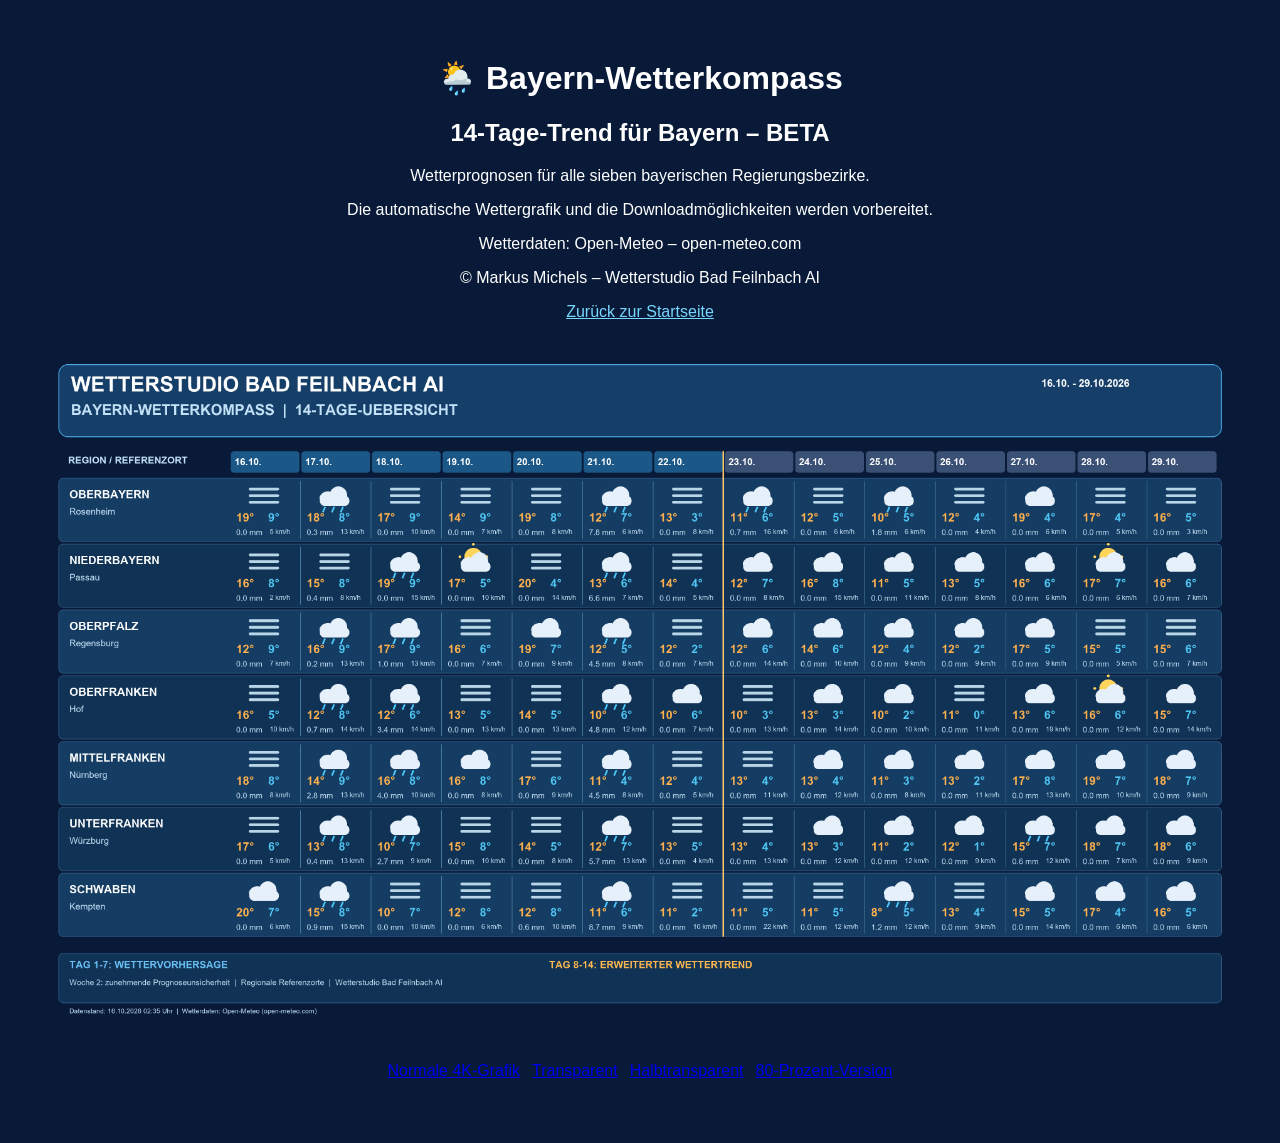
==== templates/wetterkompass.html @ de312c13 "Bayern-Wetterkompass 14 Tage mit automatischer Aktualisierung" ====
<!DOCTYPE html>
<html lang="de">
<head>
<meta charset="UTF-8">
<meta name="viewport" content="width=device-width, initial-scale=1">
<title>Bayern-Wetterkompass – 14-Tage-Trend (BETA)</title>
</head>
<body style="background:#081a38;color:white;font-family:Arial,sans-serif;text-align:center;padding:30px">
<h1>🌦️ Bayern-Wetterkompass</h1>
<h2>14-Tage-Trend für Bayern – BETA</h2>
<p>Wetterprognosen für alle sieben bayerischen Regierungsbezirke.</p>
<p>Die automatische Wettergrafik und die Downloadmöglichkeiten werden vorbereitet.</p>
<p>Wetterdaten: Open-Meteo – open-meteo.com</p>
<p>© Markus Michels – Wetterstudio Bad Feilnbach AI</p>
<p><a href="/" style="color:#78d6ff">Zurück zur Startseite</a></p>
<div style="max-width:1400px;margin:30px auto"><img src="/static/wetterkompass/bayern_14_tage_tabelle_4k.png" alt="Bayern-Wetterkompass 14 Tage" style="width:100%;border-radius:12px"></div><div style="display:flex;justify-content:center;gap:12px;flex-wrap:wrap;margin:25px"><a href="/static/wetterkompass/bayern_14_tage_tabelle_4k.png" download>Normale 4K-Grafik</a><a href="/static/wetterkompass/bayern_14_tage_tabelle_transparent.png" download>Transparent</a><a href="/static/wetterkompass/bayern_14_tage_tabelle_halbtransparent.png" download>Halbtransparent</a><a href="/static/wetterkompass/bayern_14_tage_tabelle_80_prozent.png" download>80-Prozent-Version</a></div></body>
</html>
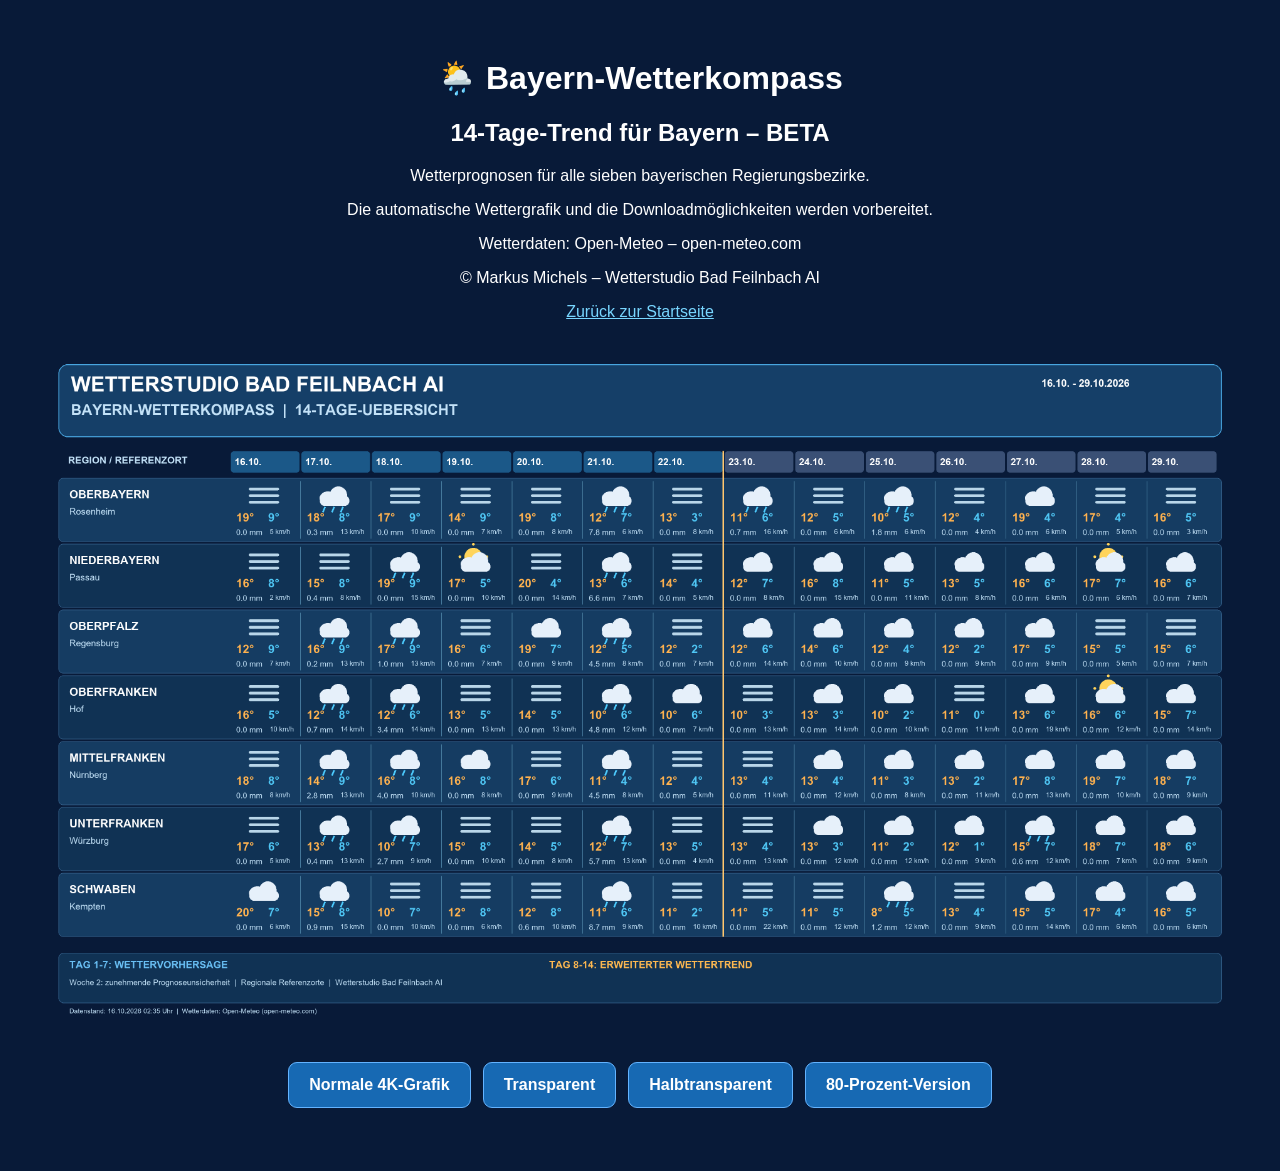
==== commit 8f2995d5: "Wetterkompass Downloadbuttons besser sichtbar" ====
--- a/templates/wetterkompass.html
+++ b/templates/wetterkompass.html
@@ -4,7 +4,7 @@
 <meta charset="UTF-8">
 <meta name="viewport" content="width=device-width, initial-scale=1">
 <title>Bayern-Wetterkompass – 14-Tage-Trend (BETA)</title>
-</head>
+<style>a[download]{display:inline-block!important;color:#ffffff!important;background:#1769b3!important;padding:13px 20px!important;border:1px solid #63b3ff!important;border-radius:9px!important;font-weight:bold!important;text-decoration:none!important}a[download]:hover{background:#2589e0!important;color:#ffffff!important}</style></head>
 <body style="background:#081a38;color:white;font-family:Arial,sans-serif;text-align:center;padding:30px">
 <h1>🌦️ Bayern-Wetterkompass</h1>
 <h2>14-Tage-Trend für Bayern – BETA</h2>
@@ -15,3 +15,5 @@
 <p><a href="/" style="color:#78d6ff">Zurück zur Startseite</a></p>
 <div style="max-width:1400px;margin:30px auto"><img src="/static/wetterkompass/bayern_14_tage_tabelle_4k.png" alt="Bayern-Wetterkompass 14 Tage" style="width:100%;border-radius:12px"></div><div style="display:flex;justify-content:center;gap:12px;flex-wrap:wrap;margin:25px"><a href="/static/wetterkompass/bayern_14_tage_tabelle_4k.png" download>Normale 4K-Grafik</a><a href="/static/wetterkompass/bayern_14_tage_tabelle_transparent.png" download>Transparent</a><a href="/static/wetterkompass/bayern_14_tage_tabelle_halbtransparent.png" download>Halbtransparent</a><a href="/static/wetterkompass/bayern_14_tage_tabelle_80_prozent.png" download>80-Prozent-Version</a></div></body>
 </html>
+
+
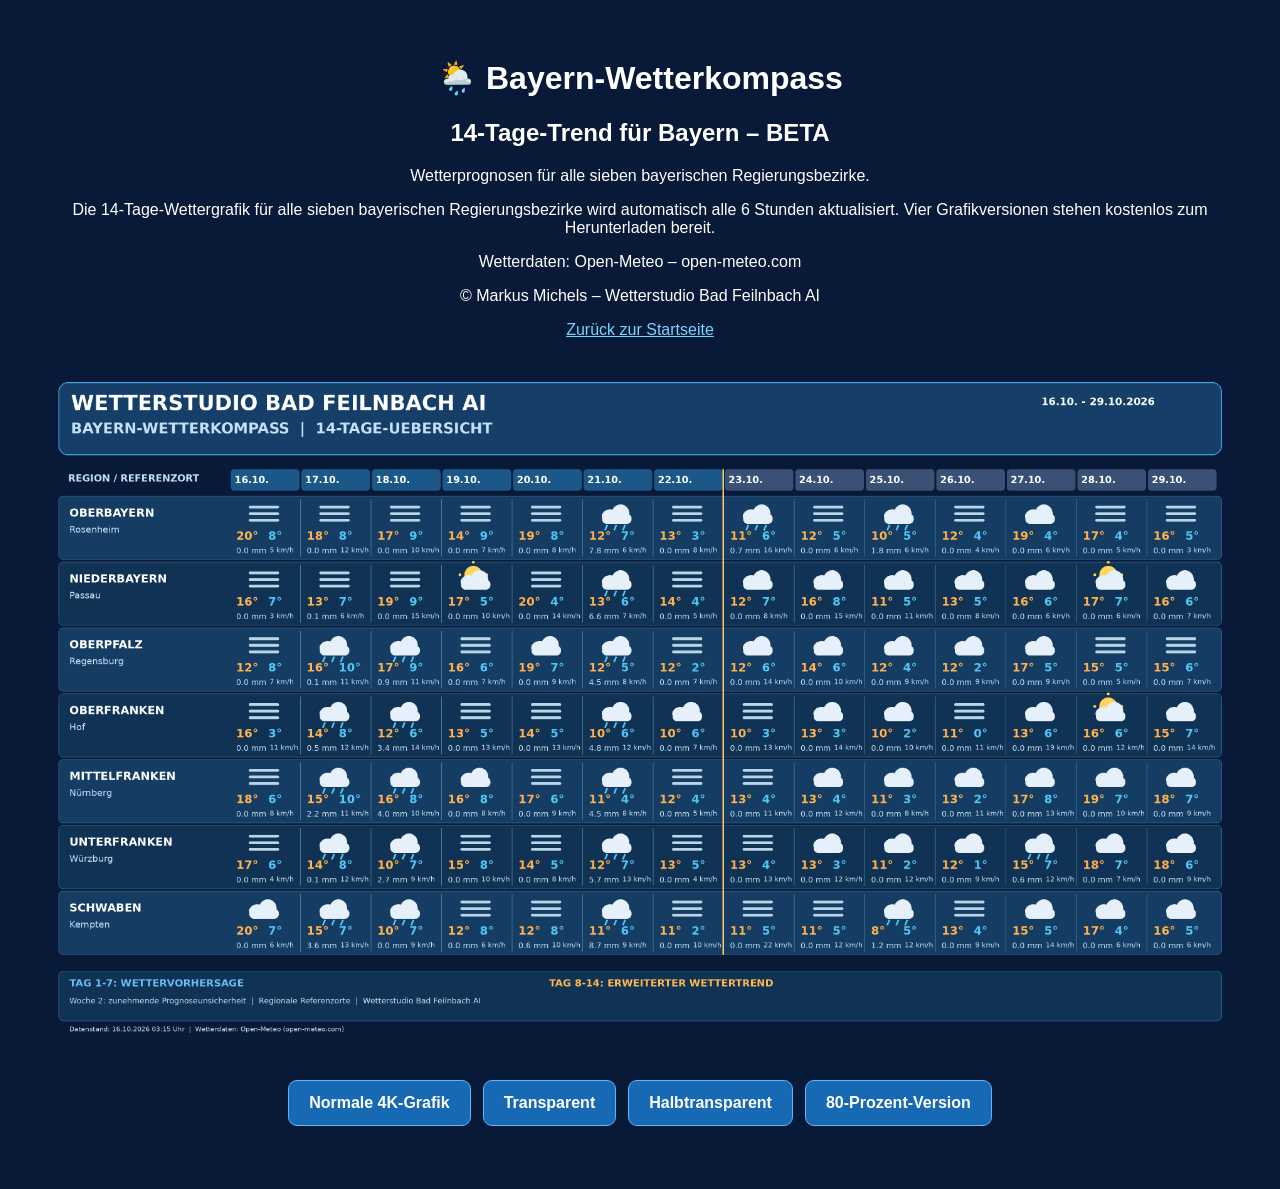
==== commit 3de9726b: "Wetterkompass-Hinweis zur automatischen Aktualisierung korrigiert" ====
--- a/templates/wetterkompass.html
+++ b/templates/wetterkompass.html
@@ -9,7 +9,7 @@
 <h1>🌦️ Bayern-Wetterkompass</h1>
 <h2>14-Tage-Trend für Bayern – BETA</h2>
 <p>Wetterprognosen für alle sieben bayerischen Regierungsbezirke.</p>
-<p>Die automatische Wettergrafik und die Downloadmöglichkeiten werden vorbereitet.</p>
+<p>Die 14-Tage-Wettergrafik für alle sieben bayerischen Regierungsbezirke wird automatisch alle 6 Stunden aktualisiert. Vier Grafikversionen stehen kostenlos zum Herunterladen bereit.</p>
 <p>Wetterdaten: Open-Meteo – open-meteo.com</p>
 <p>© Markus Michels – Wetterstudio Bad Feilnbach AI</p>
 <p><a href="/" style="color:#78d6ff">Zurück zur Startseite</a></p>
